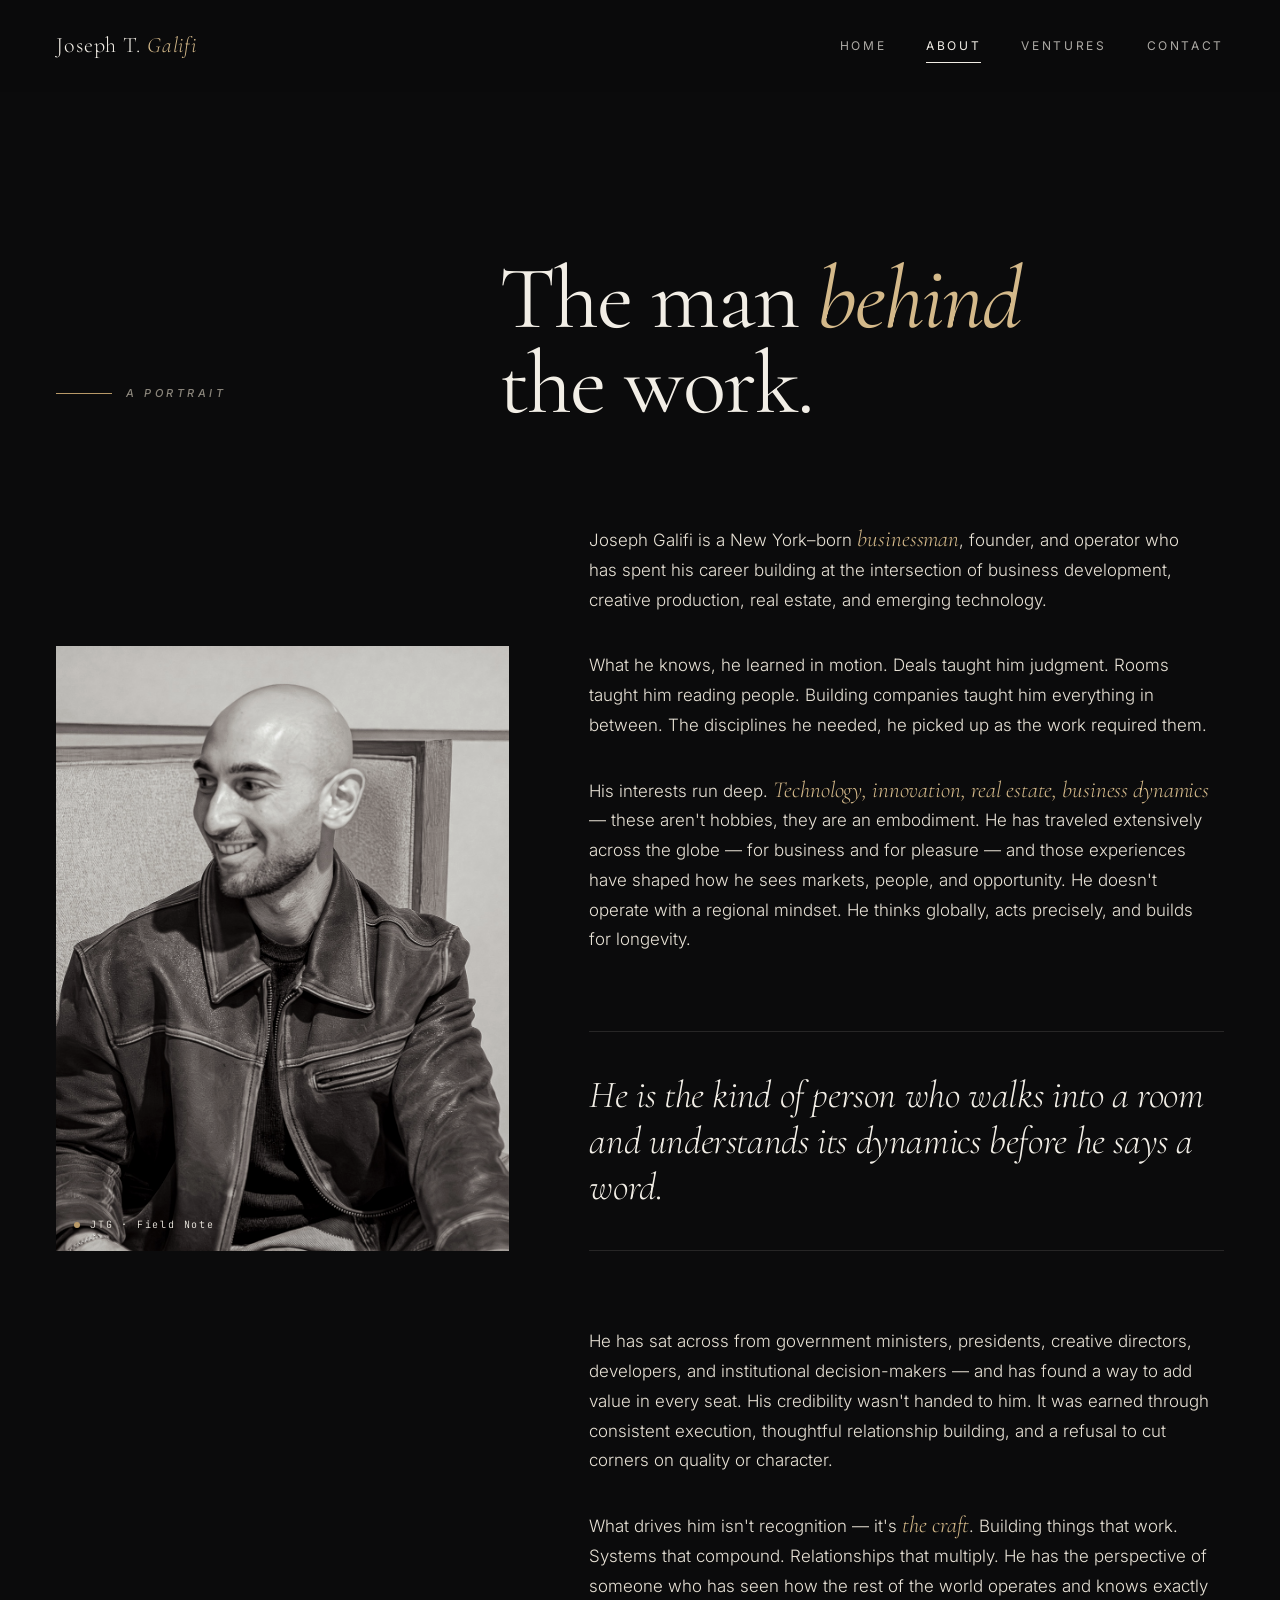
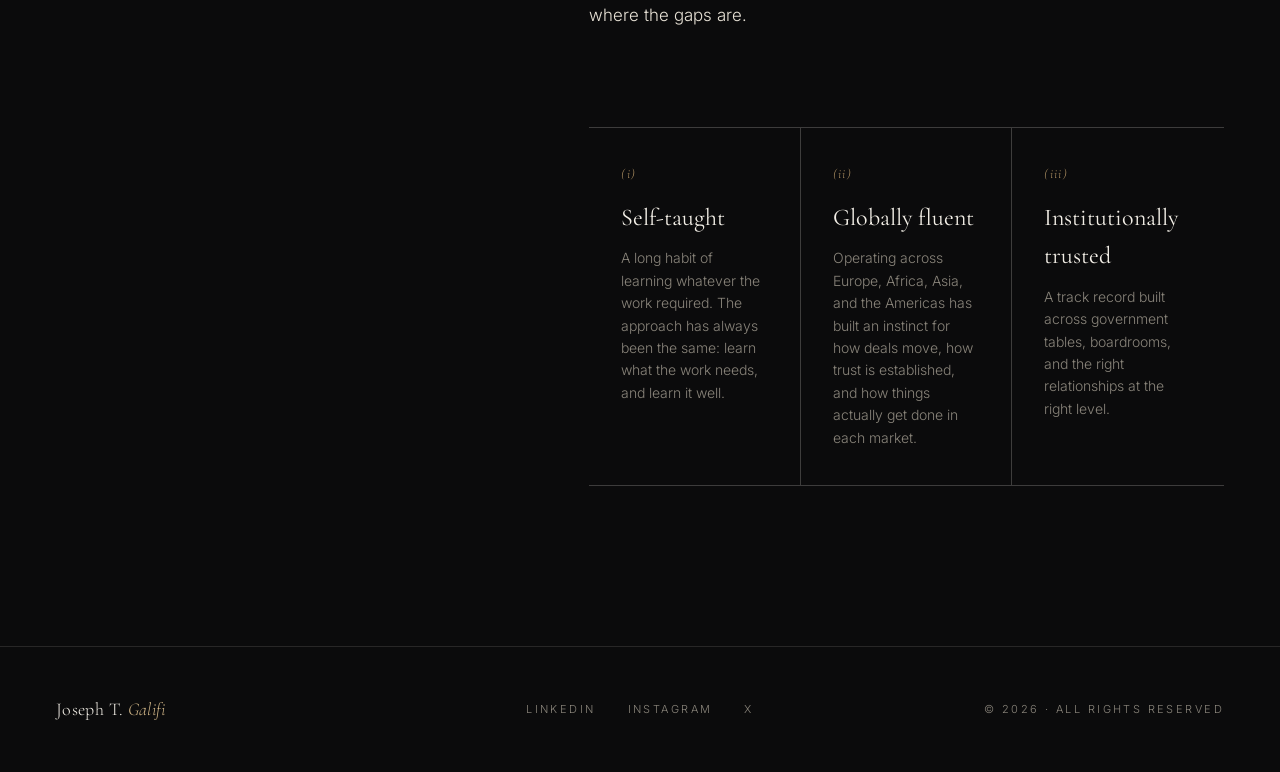
==== about.html @ 67e9b854 "Add files via upload" ====
<!DOCTYPE html>
<html lang="en">
<head>
  <meta charset="UTF-8">
  <meta name="viewport" content="width=device-width, initial-scale=1.0">
  <title>About — Joseph T. Galifi</title>
  <meta name="description" content="About Joseph T. Galifi — a New York-born businessman, founder, and operator who learned in motion across boardrooms in Europe, Africa, Asia, and the Americas.">

  <link rel="preconnect" href="https://fonts.googleapis.com">
  <link rel="preconnect" href="https://fonts.gstatic.com" crossorigin>
  <link href="https://fonts.googleapis.com/css2?family=Cormorant+Garamond:ital,wght@0,300;0,400;0,500;0,600;1,300;1,400;1,500&family=Inter:wght@200;300;400;500;600&family=JetBrains+Mono:wght@300;400&display=swap" rel="stylesheet">

  <link rel="stylesheet" href="styles.css?v=28">
</head>
<body>
  <nav class="nav">
    <a class="nav-mark" href="index.html">Joseph T. <span>Galifi</span></a>
    <div class="nav-links">
      <a href="index.html">Home</a>
      <a class="active" href="about.html">About</a>
      <a href="work.html">Ventures</a>
      <a href="contact.html">Contact</a>
    </div>
  </nav>

  <main class="page-wrap page-about">
    <section class="page" id="about" data-screen-label="02 About">
      <div class="section-head">
        <div class="reveal in">
          <div class="section-num">
            <span class="line"></span>
            <span class="eyebrow eyebrow-muted">A Portrait</span>
          </div>
        </div>
        <h2 class="section-title reveal reveal-slow in">
          The man <span class="italic">behind</span><br>the work.
        </h2>
      </div>

      <div class="about-body">
        <div class="about-photo">
          <div class="frame">
            <img src="assets/joseph-about.png" alt="Joseph T. Galifi" class="portrait-img">
            <div class="caption"><span class="dot"></span>JTG · Field Note</div>
          </div>
        </div>

        <div class="about-text">
          <p class="reveal in">
            Joseph Galifi is a New York–born <span class="accent">businessman</span>, founder, and operator who has spent his career building at the intersection of business development, creative production, real estate, and emerging technology.
          </p>

          <p class="reveal reveal-d1 in">
            What he knows, he learned in motion. Deals taught him judgment. Rooms taught him reading people. Building companies taught him everything in between. The disciplines he needed, he picked up as the work required them.
          </p>

          <p class="reveal reveal-d2 in">
            His interests run deep. <span class="accent">Technology, innovation, real estate, business dynamics</span> — these aren't hobbies, they are an embodiment. He has traveled extensively across the globe — for business and for pleasure — and those experiences have shaped how he sees markets, people, and opportunity. He doesn't operate with a regional mindset. He thinks globally, acts precisely, and builds for longevity.
          </p>

          <blockquote class="pull-quote pull-quote--bare reveal in">
            He is the kind of person who walks into a room and understands its dynamics before he says a word.
          </blockquote>

          <p class="reveal in">
            He has sat across from government ministers, presidents, creative directors, developers, and institutional decision-makers — and has found a way to add value in every seat. His credibility wasn't handed to him. It was earned through consistent execution, thoughtful relationship building, and a refusal to cut corners on quality or character.
          </p>

          <p class="reveal reveal-d1 in">
            What drives him isn't recognition — it's <span class="accent">the craft</span>. Building things that work. Systems that compound. Relationships that multiply. He has the perspective of someone who has seen how the rest of the world operates and knows exactly where the gaps are.
          </p>

          <div class="about-pillars reveal in">
            <div class="pillar">
              <div class="num">(i)</div>
              <h4>Self-taught</h4>
              <p>A long habit of learning whatever the work required. The approach has always been the same: learn what the work needs, and learn it well.</p>
            </div>
            <div class="pillar">
              <div class="num">(ii)</div>
              <h4>Globally fluent</h4>
              <p>Operating across Europe, Africa, Asia, and the Americas has built an instinct for how deals move, how trust is established, and how things actually get done in each market.</p>
            </div>
            <div class="pillar">
              <div class="num">(iii)</div>
              <h4>Institutionally trusted</h4>
              <p>A track record built across government tables, boardrooms, and the right relationships at the right level.</p>
            </div>
          </div>
        </div>
      </div>
    </section>
  </main>

  <footer class="footer">
    <a class="footer-mark" href="index.html">Joseph T. <span>Galifi</span></a>
    <div class="footer-social">
      <a href="#" aria-label="LinkedIn">LinkedIn</a>
      <a href="#" aria-label="Instagram">Instagram</a>
      <a href="#" aria-label="X">X</a>
    </div>
    <div class="footer-copyright">© 2026 · All Rights Reserved</div>
  </footer>

  <script src="app.js"></script>
</body>
</html>
---- styles.css ----
/* ===== RESET ===== */
*, *::before, *::after { box-sizing: border-box; margin: 0; padding: 0; }
html { scroll-behavior: smooth; }
body {
  background: #0B0B0C;
  color: #F2EEE6;
  font-family: 'Inter', -apple-system, BlinkMacSystemFont, sans-serif;
  font-weight: 300;
  -webkit-font-smoothing: antialiased;
  -moz-osx-font-smoothing: grayscale;
  text-rendering: optimizeLegibility;
  overflow-x: hidden;
  line-height: 1.6;
}
img { max-width: 100%; display: block; }
a { color: inherit; text-decoration: none; }
button { font-family: inherit; cursor: pointer; border: none; background: none; color: inherit; }

/* ===== TOKENS ===== */
:root {
  --ink: #0B0B0C;
  --ink-2: #131316;
  --ivory: #F2EEE6;
  --ivory-soft: #E8E2D6;
  --muted: #8A857B;
  --brass: #B89968;
  --brass-soft: #D4B98A;
  --midnight: #0E1A2B;
  --hairline: rgba(242, 238, 230, 0.12);
  --hairline-strong: rgba(242, 238, 230, 0.24);
  --serif: 'Cormorant Garamond', 'Cormorant', Georgia, serif;
  --sans: 'Inter', -apple-system, BlinkMacSystemFont, sans-serif;
  --mono: 'JetBrains Mono', ui-monospace, monospace;
  --ease: cubic-bezier(0.22, 1, 0.36, 1);
  --ease-2: cubic-bezier(0.65, 0, 0.35, 1);
}

/* ===== TYPE ===== */
.serif { font-family: var(--serif); font-weight: 400; letter-spacing: -0.01em; }
.eyebrow {
  font-family: var(--sans);
  font-size: 11px;
  letter-spacing: 0.32em;
  text-transform: uppercase;
  color: var(--brass);
  font-weight: 500;
}
.eyebrow-muted { color: var(--muted); }
.numeral {
  font-family: var(--serif);
  font-style: italic;
  color: var(--brass);
  font-size: 13px;
  letter-spacing: 0.1em;
}

/* ===== NAV ===== */
.nav {
  position: fixed; top: 0; left: 0; right: 0;
  z-index: 50;
  display: flex; align-items: center; justify-content: space-between;
  padding: 28px 56px;
  background: rgba(11, 11, 12, 0.7);
  backdrop-filter: blur(14px) saturate(1.2);
  -webkit-backdrop-filter: blur(14px) saturate(1.2);
  border-bottom: 1px solid transparent;
  transition: padding 0.5s var(--ease), background 0.5s var(--ease), border-color 0.5s var(--ease);
}
.nav.scrolled {
  padding: 18px 56px;
  background: rgba(11, 11, 12, 0.92);
  border-bottom-color: var(--hairline);
}
.nav-mark {
  font-family: var(--serif);
  font-size: 22px;
  letter-spacing: 0.04em;
  color: var(--ivory);
}
.nav-mark span { color: var(--brass-soft); font-style: italic; }
.nav-links {
  display: flex; gap: 40px;
  font-size: 12px;
  letter-spacing: 0.22em;
  text-transform: uppercase;
  color: var(--ivory);
}
.nav-links button, .nav-links a {
  position: relative; padding: 8px 0;
  font-weight: 400;
  transition: opacity 0.3s var(--ease);
  opacity: 0.7;
}
.nav-links button:hover, .nav-links button.active, .nav-links a:hover, .nav-links a.active { opacity: 1; }
.nav-links button.active::after, .nav-links a.active::after {
  content: '';
  position: absolute; left: 0; bottom: 0;
  width: 100%; height: 1px;
  background: currentColor;
}

/* ===== HERO ===== */
.hero {
  position: relative;
  min-height: 100vh;
  display: grid;
  grid-template-columns: 1.1fr 1fr;
  align-items: center;
  padding: 0 56px;
  overflow: hidden;
}
.hero-grain {
  position: absolute; inset: 0;
  pointer-events: none;
  opacity: 0.5;
  background-image: url("data:image/svg+xml,%3Csvg viewBox='0 0 400 400' xmlns='http://www.w3.org/2000/svg'%3E%3Cfilter id='n'%3E%3CfeTurbulence type='fractalNoise' baseFrequency='0.9' numOctaves='2' stitchTiles='stitch'/%3E%3CfeColorMatrix values='0 0 0 0 1 0 0 0 0 1 0 0 0 0 1 0 0 0 0.08 0'/%3E%3C/filter%3E%3Crect width='400' height='400' filter='url(%23n)'/%3E%3C/svg%3E");
  mix-blend-mode: overlay;
}
.hero-gradient {
  position: absolute; inset: 0;
  background:
    radial-gradient(80% 60% at 80% 30%, rgba(184, 153, 104, 0.08), transparent 60%),
    radial-gradient(60% 50% at 10% 80%, rgba(14, 26, 43, 0.4), transparent 60%);
  pointer-events: none;
}
.hero-meta {
  position: absolute; left: 56px; bottom: 40px;
  display: flex; gap: 32px; align-items: center;
  font-size: 11px;
  letter-spacing: 0.2em;
  text-transform: uppercase;
  color: var(--muted);
}
.hero-meta span { display: inline-flex; align-items: center; gap: 10px; }
.hero-meta .dot { width: 4px; height: 4px; border-radius: 50%; background: var(--brass); }
.hero-scroll {
  position: absolute; right: 56px; bottom: 40px;
  display: flex; flex-direction: column; align-items: center; gap: 14px;
  font-size: 10px; letter-spacing: 0.3em; color: var(--muted);
  text-transform: uppercase;
}
.hero-scroll-line {
  width: 1px; height: 48px;
  background: linear-gradient(to bottom, var(--brass), transparent);
  position: relative; overflow: hidden;
}
.hero-scroll-line::after {
  content: '';
  position: absolute; left: 0; top: 0;
  width: 100%; height: 50%;
  background: var(--ivory);
  animation: scrollPulse 2.4s var(--ease) infinite;
}
@keyframes scrollPulse {
  0% { transform: translateY(-100%); }
  100% { transform: translateY(200%); }
}

.hero-left {
  position: relative;
  z-index: 2;
  padding: 140px 0 120px;
}
.hero-eyebrow {
  display: flex; align-items: center; gap: 14px;
  margin-bottom: 36px;
}
.hero-eyebrow .line { width: 40px; height: 1px; background: var(--brass); }
.hero-name {
  font-family: var(--serif);
  font-weight: 400;
  font-size: clamp(56px, 8.5vw, 132px);
  line-height: 1.0;
  letter-spacing: -0.02em;
  color: var(--ivory);
  animation: pageIn 1.1s var(--ease) both;
}
.hero-name .stack { display: block; }
.hero-name .italic { font-style: italic; color: var(--brass-soft); }
.hero-rule {
  width: 80px; height: 1px;
  background: var(--brass);
  margin: 48px 0 32px;
}
.hero-tagline {
  font-family: var(--serif);
  font-size: clamp(20px, 1.8vw, 26px);
  font-style: italic;
  color: var(--ivory-soft);
  letter-spacing: 0.02em;
  max-width: 540px;
}
.hero-tagline .sep { color: var(--brass); margin: 0 14px; font-style: normal; }
.hero-roles {
  margin-top: 28px;
  display: flex; flex-wrap: wrap; gap: 8px 28px;
  font-size: 11px;
  letter-spacing: 0.28em;
  text-transform: uppercase;
  color: var(--muted);
}
.hero-roles span { position: relative; }
.hero-roles span + span::before {
  content: '·';
  position: absolute; left: -16px;
  color: var(--brass);
}

.hero-right {
  position: relative;
  z-index: 2;
  height: 100vh;
  display: flex; align-items: center; justify-content: center;
  padding: 80px 0;
}
.portrait-frame {
  position: relative;
  width: 100%; max-width: 480px;
  aspect-ratio: 3 / 4;
  background: linear-gradient(135deg, #1a1a1f, #0d0d10);
  border: 1px solid var(--hairline);
  overflow: hidden;
}
.portrait-image {
  position: absolute; inset: 0;
  width: 100%; height: 100%;
  object-fit: cover;
  object-position: center 38%;
  image-rendering: auto;
  image-rendering: high-quality;
  -webkit-backface-visibility: hidden;
  backface-visibility: hidden;
  z-index: 1;
}
  aspect-ratio: 3 / 4;
  overflow: hidden;
}
.portrait-frame::before {
  content: '';
  position: absolute; inset: 0;
  border: 1px solid var(--hairline-strong);
  z-index: 3;
  pointer-events: none;
}
.portrait-img {
  position: absolute; inset: 0;
  width: 100%; height: 100%;
  object-fit: cover;
  filter: grayscale(0.2) contrast(1.05);
}
.portrait-placeholder {
  position: absolute; inset: 0;
  background:
    linear-gradient(135deg, rgba(184, 153, 104, 0.05) 0%, transparent 40%, rgba(14, 26, 43, 0.4) 100%),
    repeating-linear-gradient(45deg, #1a1a1d 0 2px, #131316 2px 14px);
  display: flex; flex-direction: column; align-items: center; justify-content: center;
  gap: 16px;
  color: var(--muted);
  font-family: var(--mono);
  font-size: 10px;
  letter-spacing: 0.24em;
  text-transform: uppercase;
}
.portrait-placeholder svg { opacity: 0.4; }
.portrait-tag {
  position: absolute;
  top: 24px; left: 24px;
  z-index: 3;
  font-family: var(--mono);
  font-size: 10px;
  letter-spacing: 0.24em;
  color: var(--ivory);
  z-index: 4;
  display: flex; align-items: center; gap: 8px;
}
.portrait-tag .dot { width: 6px; height: 6px; border-radius: 50%; background: var(--brass); }
.portrait-coords {
  position: absolute;
  bottom: 24px; right: 24px;
  z-index: 3;
  font-family: var(--mono);
  font-size: 10px;
  letter-spacing: 0.18em;
  color: var(--ivory);
  z-index: 4;
  text-align: right;
  line-height: 1.6;
}
.portrait-coords .small { color: #000; font-size: 11px; font-weight: 600; letter-spacing: 0.12em; }

/* ===== INTRO STRIP ===== */
.intro-strip {
  border-top: 1px solid var(--hairline);
  border-bottom: 1px solid var(--hairline);
  padding: 60px 56px;
  display: grid;
  grid-template-columns: 1fr 1fr 1fr 1fr;
  gap: 48px;
  background: var(--ink-2);
}
.intro-stat .num {
  font-family: var(--serif);
  font-size: 56px;
  line-height: 1;
  color: var(--ivory);
  font-weight: 400;
  letter-spacing: -0.02em;
}
.intro-stat .num .plus { color: var(--brass); font-style: italic; }
.intro-stat .num .suffix {
  font-family: var(--serif);
  font-style: italic;
  font-size: 18px;
  color: var(--brass-soft);
  letter-spacing: 0;
  margin-left: 10px;
  vertical-align: middle;
}
.intro-stat .label {
  margin-top: 14px;
  font-size: 11px;
  letter-spacing: 0.24em;
  text-transform: uppercase;
  color: var(--muted);
  max-width: 200px;
}

/* ===== SECTION SHELL ===== */
section.page {
  position: relative;
  padding: 160px 56px;
}
.section-head {
  display: grid;
  grid-template-columns: 1fr 2fr;
  gap: 80px;
  margin-bottom: 100px;
  align-items: end;
}
.section-num {
  font-family: var(--serif);
  font-style: italic;
  color: var(--brass);
  font-size: 14px;
  letter-spacing: 0.18em;
  margin-bottom: 24px;
  display: flex; align-items: center; gap: 14px;
}
.section-num .line { width: 56px; height: 1px; background: var(--brass); }
.section-title {
  font-family: var(--serif);
  font-size: clamp(56px, 7vw, 120px);
  line-height: 0.95;
  letter-spacing: -0.02em;
  color: var(--ivory);
  font-weight: 400;
}
.section-title .italic { font-style: italic; color: var(--brass-soft); }

/* ===== ABOUT ===== */
.about-body {
  display: grid;
  grid-template-columns: 1fr 1.4fr;
  gap: 80px;
  align-items: start;
}
.about-photo {
  position: sticky; top: 120px;
  aspect-ratio: 3 / 4;
  position: relative;
  overflow: hidden;
}
.about-photo .frame {
  position: relative;
  width: 100%; height: 100%;
}
.about-photo .placeholder {
  position: absolute; inset: 0;
  background:
    linear-gradient(160deg, rgba(184, 153, 104, 0.06), transparent 50%),
    repeating-linear-gradient(45deg, #1a1a1d 0 2px, #131316 2px 14px);
  border: 1px solid var(--hairline);
  display: flex; align-items: center; justify-content: center;
  font-family: var(--mono);
  font-size: 10px;
  letter-spacing: 0.24em;
  color: var(--muted);
}
.about-photo .caption {
  position: absolute;
  bottom: 18px; left: 18px;
  font-family: var(--mono);
  font-size: 10px;
  letter-spacing: 0.18em;
  color: var(--ivory);
  z-index: 2;
  display: flex; gap: 10px; align-items: center;
}
.about-photo .caption .dot {
  width: 6px; height: 6px; border-radius: 50%; background: var(--brass);
}
.about-photo .portrait-img {
  position: absolute; inset: 0;
  width: 100%; height: 100%;
  object-fit: cover;
  object-position: 54% 18%;
  display: block;
}

.about-text {
  display: flex; flex-direction: column; gap: 36px;
}
.about-lede {
  font-family: var(--serif);
  font-size: clamp(28px, 2.5vw, 38px);
  line-height: 1.25;
  color: var(--ivory);
  letter-spacing: -0.01em;
  font-weight: 400;
}
.about-lede .italic { font-style: italic; color: var(--brass-soft); }
.about-text p {
  font-size: 17px;
  line-height: 1.75;
  color: var(--ivory-soft);
  font-weight: 300;
  max-width: 620px;
}
.about-text p .accent {
  color: var(--brass-soft);
  font-style: italic;
  font-family: var(--serif);
  font-size: 1.35em;
  letter-spacing: -0.005em;
  line-height: 1;
}

.pull-quote {
  margin: 40px 0;
  padding: 40px 0;
  border-top: 1px solid var(--hairline);
  border-bottom: 1px solid var(--hairline);
  font-family: var(--serif);
  font-style: italic;
  font-size: clamp(28px, 3vw, 44px);
  line-height: 1.2;
  color: var(--ivory);
  letter-spacing: -0.01em;
  max-width: 700px;
}
.pull-quote::before {
  content: '"';
  display: block;
  font-size: 80px;
  line-height: 0.4;
  color: var(--brass);
  margin-bottom: 32px;
}
.pull-quote .attr {
  display: block;
  margin-top: 28px;
  font-family: var(--sans);
  font-style: normal;
  font-size: 11px;
  letter-spacing: 0.24em;
  text-transform: uppercase;
  color: var(--muted);
}

.pull-quote--bare::before { display: none; }

.pull-statement {
  margin: 48px 0;
  padding: 44px 0;
  border-top: 1px solid var(--hairline);
  border-bottom: 1px solid var(--hairline);
  font-family: var(--serif);
  font-style: italic;
  font-weight: 300;
  font-size: clamp(28px, 3vw, 44px);
  line-height: 1.2;
  color: var(--ivory);
  letter-spacing: -0.01em;
  max-width: 760px;
  text-wrap: pretty;
}

.about-pillars {
  margin-top: 60px;
  display: grid;
  grid-template-columns: repeat(3, 1fr);
  gap: 0;
  border-top: 1px solid rgba(242, 238, 230, 0.22);
  border-bottom: 1px solid rgba(242, 238, 230, 0.22);
}
.pillar {
  background: var(--ink);
  padding: 36px 32px;
  border-right: 1px solid rgba(242, 238, 230, 0.22);
}
.pillar:last-child {
  border-right: none;
}
.pillar .num {
  font-family: var(--serif);
  font-style: italic;
  color: var(--brass);
  font-size: 13px;
  letter-spacing: 0.1em;
}
.pillar h4 {
  font-family: var(--serif);
  font-weight: 400;
  font-size: 24px;
  margin: 14px 0 10px;
  color: var(--ivory);
}
.pillar p {
  font-size: 14px;
  color: var(--muted);
  line-height: 1.6;
}

/* ===== VENTURES — INTRO (section 1) ===== */
.vintro {
  margin: 72px 0 0;
  padding-bottom: 96px;
  border-bottom: 1px solid var(--hairline);
}
.vintro-top {
  display: flex;
  align-items: center;
  justify-content: space-between;
  padding-bottom: 40px;
  margin-bottom: 56px;
  border-bottom: 1px solid var(--hairline);
}
.vintro-eyebrow {
  font-family: var(--mono);
  font-size: 11px;
  letter-spacing: 0.36em;
  text-transform: uppercase;
  color: var(--brass);
}
.vintro-count {
  font-family: var(--mono);
  font-size: 11px;
  letter-spacing: 0.24em;
  text-transform: uppercase;
  color: var(--muted);
}
.vintro-title {
  font-family: var(--serif);
  font-weight: 400;
  font-size: clamp(52px, 8vw, 120px);
  line-height: 0.98;
  letter-spacing: -0.03em;
  color: var(--ivory);
  margin-bottom: 64px;
}
.vintro-title .italic {
  font-style: italic;
  color: var(--brass-soft);
}
.vintro-lead {
  display: grid;
  grid-template-columns: 1fr 1fr;
  gap: 48px;
  max-width: 1080px;
  margin-left: auto;
}
.vintro-lead p {
  font-family: var(--serif);
  font-weight: 300;
  font-size: clamp(19px, 1.5vw, 23px);
  line-height: 1.55;
  color: var(--ivory-soft);
  letter-spacing: -0.005em;
  text-wrap: pretty;
}
.vintro-lead .accent {
  color: var(--brass-soft);
  font-style: italic;
}

/* ===== VENTURES — INDEX (section 2) ===== */
/* ===== VENTURES — THE COMPANIES (3D card table) ===== */
.vtable {
  margin: 72px 0 56px;
  perspective: 2200px;
  perspective-origin: 50% 22%;
}
.vtable-head {
  display: flex;
  align-items: center;
  gap: 24px;
  margin-bottom: 64px;
}
.vtable-label {
  font-family: var(--mono);
  font-size: 11px;
  letter-spacing: 0.36em;
  text-transform: uppercase;
  color: var(--brass);
  white-space: nowrap;
}
.vtable-rule {
  flex: 1;
  height: 1px;
  background: var(--hairline);
}
.vtable-hint {
  font-family: var(--mono);
  font-size: 10px;
  letter-spacing: 0.24em;
  text-transform: uppercase;
  color: var(--muted);
  white-space: nowrap;
}
.vtable-grid {
  display: grid;
  grid-template-columns: repeat(4, 1fr);
  gap: 22px;
  transform-style: preserve-3d;
}
.vtable-card {
  display: flex;
  flex-direction: column;
  min-height: 0;
  padding: 22px 20px 20px;
  border: 1px solid rgba(242, 238, 230, 0.14);
  border-radius: 4px;
  position: relative;
  overflow: hidden;
  transform: rotateX(14deg) translateZ(0);
  transform-origin: center 90%;
  transform-style: preserve-3d;
  box-shadow:
    0 50px 70px -30px rgba(0, 0, 0, 0.85),
    0 18px 30px -18px rgba(0, 0, 0, 0.7),
    inset 0 1px 0 rgba(242, 238, 230, 0.06);
  transition: transform 0.7s var(--ease), box-shadow 0.7s var(--ease), border-color 0.7s var(--ease);
  cursor: pointer;
}
.vtable-card::after {
  /* table sheen */
  content: '';
  position: absolute;
  inset: 0;
  background: linear-gradient(160deg, rgba(242, 238, 230, 0.08), transparent 40%);
  pointer-events: none;
}
.vtable-card:hover {
  transform: rotateX(2deg) translateY(-14px) translateZ(40px);
  border-color: rgba(184, 153, 104, 0.5);
  box-shadow:
    0 80px 110px -36px rgba(0, 0, 0, 0.9),
    0 30px 50px -20px rgba(0, 0, 0, 0.75),
    inset 0 1px 0 rgba(242, 238, 230, 0.1);
}

.vtc-top {
  display: flex;
  align-items: center;
  justify-content: space-between;
  position: relative;
  z-index: 2;
}
.vtc-num {
  font-family: var(--mono);
  font-size: 12px;
  letter-spacing: 0.14em;
  color: var(--brass-soft);
}
.vtc-role {
  font-family: var(--mono);
  font-size: 9px;
  letter-spacing: 0.26em;
  text-transform: uppercase;
  color: rgba(242, 238, 230, 0.6);
}
.vtc-logo {
  display: flex;
  align-items: center;
  justify-content: center;
  height: 84px;
  margin: 14px 0 16px;
  position: relative;
  z-index: 2;
}
.vtc-logo img {
  display: block;
}
.vtc-meta {
  position: relative;
  z-index: 2;
  margin-bottom: 24px;
  margin-top: auto;
}
.vtc-name {
  font-family: var(--serif);
  font-weight: 400;
  font-size: 22px;
  line-height: 1.05;
  letter-spacing: -0.015em;
  color: var(--ivory);
  margin-bottom: 7px;
}
.vtc-name .italic {
  font-style: italic;
  color: var(--brass-soft);
}
.vtc-tagline {
  font-family: var(--serif);
  font-style: italic;
  font-weight: 300;
  font-size: 13px;
  line-height: 1.35;
  color: rgba(242, 238, 230, 0.7);
  letter-spacing: -0.005em;
  text-wrap: pretty;
}
.vtc-stats {
  display: flex;
  flex-direction: column;
  gap: 11px;
  padding-top: 16px;
  border-top: 1px solid rgba(242, 238, 230, 0.16);
  position: relative;
  z-index: 2;
}
.vtc-stat {
  display: flex;
  align-items: baseline;
  justify-content: space-between;
  gap: 12px;
}
.vtc-stat-label {
  font-family: var(--mono);
  font-size: 8px;
  letter-spacing: 0.16em;
  text-transform: uppercase;
  color: rgba(242, 238, 230, 0.5);
  white-space: nowrap;
}
.vtc-stat-val {
  font-family: var(--serif);
  font-size: 13px;
  line-height: 1.15;
  color: var(--ivory);
  letter-spacing: -0.005em;
  text-align: right;
}
.vtc-stat-val .accent { color: var(--brass-soft); font-style: italic; }
.vtc-cta {
  display: flex;
  align-items: center;
  gap: 9px;
  margin-top: 16px;
  font-family: var(--mono);
  font-size: 9px;
  letter-spacing: 0.24em;
  text-transform: uppercase;
  color: var(--brass-soft);
  position: relative;
  z-index: 2;
  opacity: 0.7;
  transition: opacity 0.5s var(--ease), gap 0.5s var(--ease);
}
.vtable-card:hover .vtc-cta { opacity: 1; gap: 16px; }
.vtc-arrow { font-size: 14px; }

/* per-brand card surfaces (override the venture-visual gradients for cards) */
.vtable-card.visual-jtg {
  background: linear-gradient(150deg, #1a1612 0%, #0d0c0b 60%), radial-gradient(60% 50% at 50% 38%, rgba(184, 153, 104, 0.16), transparent 70%);
}
.vtable-card.visual-genosis {
  background: linear-gradient(150deg, #0a1024 0%, #04060e 60%), radial-gradient(60% 50% at 50% 38%, rgba(56, 130, 255, 0.22), transparent 70%);
}
.vtable-card.visual-genosis .vtc-num,
.vtable-card.visual-genosis .vtc-cta { color: #8fc4ff; }
.vtable-card.visual-genosis:hover { border-color: rgba(111, 182, 255, 0.5); }
.vtable-card.visual-galifi {
  background: linear-gradient(150deg, #0e1c30 0%, #0a1320 60%), radial-gradient(60% 50% at 50% 38%, rgba(184, 153, 104, 0.14), transparent 70%);
}
.vtable-card.visual-avanti {
  background: linear-gradient(150deg, #1d1b16 0%, #0e0d0b 60%), radial-gradient(60% 50% at 50% 38%, rgba(212, 185, 138, 0.2), transparent 70%);
}

@media (max-width: 980px) {
  .vintro { padding-bottom: 56px; margin-top: 32px; }
  .vintro-top { flex-direction: column; align-items: flex-start; gap: 8px; }
  .vintro-title { font-size: 48px; margin-bottom: 40px; }
  .vintro-lead { grid-template-columns: 1fr; gap: 24px; }
  .vtable {
    perspective: none;
    margin-top: 40px;
  }
  .vtable-head { margin-bottom: 40px; flex-wrap: wrap; }
  .vtable-grid { grid-template-columns: 1fr 1fr; gap: 18px; }
  .vtable-card {
    transform: none;
  }
  .vtable-card:hover { transform: translateY(-6px); }
  .vtc-name { font-size: 22px; }
}
@media (max-width: 620px) {
  .vtable-grid { grid-template-columns: 1fr; }
}

/* ===== VENTURES ===== */
.ventures-intro {
  display: grid;
  grid-template-columns: 1fr 1fr;
  gap: 80px;
  margin-bottom: 100px;
  align-items: end;
}
.ventures-intro p {
  font-family: var(--serif);
  font-size: 22px;
  line-height: 1.5;
  font-style: italic;
  color: var(--ivory-soft);
  max-width: 560px;
}

.venture {
  display: grid;
  grid-template-columns: 1fr 1.2fr;
  gap: 80px;
  align-items: center;
  padding: 100px 0;
  border-top: 1px solid var(--hairline);
  position: relative;
}
.venture:last-child { border-bottom: 1px solid var(--hairline); }
.venture.reverse { grid-template-columns: 1.2fr 1fr; }
.venture.reverse .venture-visual { order: 2; }
.venture.reverse .venture-content { order: 1; }

.venture-visual {
  position: relative;
  aspect-ratio: 4 / 5;
  overflow: hidden;
  border: 1px solid var(--hairline);
}
.venture-visual .bg {
  position: absolute; inset: 0;
  display: flex; align-items: center; justify-content: center;
  transition: transform 1.4s var(--ease);
}
.venture:hover .venture-visual .bg { transform: scale(1.04); }
.venture-visual img {
  max-width: 70%; max-height: 50%;
  object-fit: contain;
}
.venture-visual .index {
  position: absolute;
  top: 20px; left: 20px;
  font-family: var(--mono);
  font-size: 10px;
  letter-spacing: 0.24em;
  color: var(--ivory);
  z-index: 2;
  display: flex; gap: 10px; align-items: center;
}
.venture-visual .index .dot {
  width: 6px; height: 6px; border-radius: 50%; background: var(--brass);
}
.venture-visual .meta {
  position: absolute;
  bottom: 20px; right: 20px;
  font-family: var(--mono);
  font-size: 9px;
  letter-spacing: 0.2em;
  color: var(--ivory);
  text-align: right;
  z-index: 2;
}

/* visuals: themed backgrounds for each venture */
.visual-jtg {
  background:
    radial-gradient(60% 50% at 50% 50%, rgba(184, 153, 104, 0.12), transparent 70%),
    linear-gradient(135deg, #0E0E10, #1a1612);
}
.visual-genosis {
  background:
    radial-gradient(70% 60% at 50% 50%, rgba(56, 130, 255, 0.18), transparent 70%),
    linear-gradient(135deg, #04060e, #0a0f22);
}
.visual-galifi {
  background:
    radial-gradient(60% 50% at 50% 50%, rgba(184, 153, 104, 0.10), transparent 70%),
    linear-gradient(135deg, #0a1424, #0E1A2B);
}
.visual-avanti {
  background:
    radial-gradient(60% 50% at 50% 50%, rgba(232, 226, 214, 0.6), transparent 70%),
    linear-gradient(135deg, #d6cdb9, #b8a583);
}

.venture-content { padding: 20px 0; }
.venture-eyebrow {
  display: flex; align-items: center; gap: 14px;
  margin-bottom: 24px;
}
.venture-eyebrow .num {
  font-family: var(--serif);
  font-style: italic;
  color: var(--brass);
  font-size: 14px;
}
.venture-eyebrow .role {
  font-size: 11px;
  letter-spacing: 0.24em;
  text-transform: uppercase;
  color: var(--muted);
}
.venture-name {
  font-family: var(--serif);
  font-size: clamp(40px, 5vw, 72px);
  line-height: 1;
  letter-spacing: -0.02em;
  color: var(--ivory);
  font-weight: 400;
  margin-bottom: 28px;
}
.venture-name .italic { font-style: italic; color: var(--brass-soft); }
.venture-tagline {
  font-family: var(--serif);
  font-style: italic;
  font-size: 22px;
  color: var(--brass-soft);
  margin-bottom: 24px;
}
.venture-body {
  font-size: 16px;
  line-height: 1.75;
  color: var(--ivory-soft);
  font-weight: 300;
  max-width: 580px;
  margin-bottom: 32px;
}
.venture-tags {
  display: flex; flex-wrap: wrap; gap: 8px 12px;
  margin-bottom: 32px;
}
.venture-tags .tag {
  font-size: 11px;
  letter-spacing: 0.18em;
  text-transform: uppercase;
  color: var(--ivory-soft);
  padding: 8px 14px;
  border: 1px solid var(--hairline-strong);
  border-radius: 999px;
}
.venture-stats {
  display: grid; grid-template-columns: repeat(3, 1fr);
  gap: 32px;
  padding-top: 24px;
  border-top: 1px solid var(--hairline);
}
.venture-stats .item .label {
  font-size: 10px;
  letter-spacing: 0.24em;
  text-transform: uppercase;
  color: var(--muted);
  margin-bottom: 8px;
}
.venture-stats .item .val {
  font-family: var(--serif);
  font-size: 22px;
  color: var(--ivory);
  letter-spacing: -0.01em;
}
.venture-stats .item .val .accent { color: var(--brass); font-style: italic; }

/* ===== CONTACT ===== */
.contact-section {
  background: var(--ink);
  border-top: 1px solid var(--hairline);
}
.contact-grid {
  display: grid;
  grid-template-columns: 1fr 1fr;
  gap: 80px;
  align-items: start;
}
.contact-form {
  display: flex; flex-direction: column; gap: 28px;
}
.contact-field { position: relative; }
.contact-field label {
  display: block;
  font-size: 10px;
  letter-spacing: 0.28em;
  text-transform: uppercase;
  color: var(--muted);
  margin-bottom: 12px;
  display: flex; align-items: center; gap: 12px;
}
.contact-field label .num {
  font-family: var(--serif); font-style: italic; color: var(--brass); font-size: 13px;
  letter-spacing: 0.05em;
}
.contact-field input,
.contact-field textarea {
  width: 100%;
  background: transparent;
  border: none;
  border-bottom: 1px solid var(--hairline-strong);
  padding: 14px 0;
  font-family: var(--serif);
  font-size: 22px;
  color: var(--ivory);
  outline: none;
  transition: border-color 0.3s var(--ease);
  resize: none;
}
.contact-field input::placeholder,
.contact-field textarea::placeholder { color: var(--muted); font-style: italic; opacity: 0.6; }
.contact-field input:focus,
.contact-field textarea:focus { border-bottom-color: var(--brass); }
.contact-submit {
  align-self: flex-start;
  margin-top: 20px;
  padding: 18px 36px;
  font-size: 11px;
  letter-spacing: 0.32em;
  text-transform: uppercase;
  color: var(--ivory);
  border: 1px solid var(--ivory);
  background: transparent;
  transition: all 0.4s var(--ease);
  position: relative; overflow: hidden;
}
.contact-submit::before {
  content: '';
  position: absolute; inset: 0;
  background: var(--ivory);
  transform: translateY(101%);
  transition: transform 0.4s var(--ease);
  z-index: 0;
}
.contact-submit span { position: relative; z-index: 1; transition: color 0.4s var(--ease); }
.contact-submit:hover::before { transform: translateY(0); }
.contact-submit:hover span { color: var(--ink); }
.contact-submit.sent { border-color: var(--brass); color: var(--brass); }
.contact-submit.sent::before { background: transparent; }

.contact-side {
  display: flex; flex-direction: column; gap: 48px;
  padding-top: 8px;
}
.contact-card .label {
  font-size: 10px;
  letter-spacing: 0.28em;
  text-transform: uppercase;
  color: var(--muted);
  margin-bottom: 14px;
}
.contact-card .value {
  font-family: var(--serif);
  font-size: 24px;
  color: var(--ivory);
  letter-spacing: -0.005em;
}
.contact-card .value.italic { font-style: italic; color: var(--brass-soft); }
.contact-card .value a {
  position: relative;
  background: linear-gradient(currentColor, currentColor) bottom left / 0 1px no-repeat;
  transition: background-size 0.4s var(--ease);
}
.contact-card .value a:hover { background-size: 100% 1px; }

/* ===== FOOTER ===== */
.footer {
  border-top: 1px solid var(--hairline);
  padding: 48px 56px;
  display: grid;
  grid-template-columns: 1fr 1fr 1fr;
  align-items: center;
  font-size: 11px;
  letter-spacing: 0.22em;
  text-transform: uppercase;
  color: var(--muted);
  gap: 24px;
}
.footer-mark {
  font-family: var(--serif);
  font-size: 18px;
  letter-spacing: 0.04em;
  color: var(--ivory);
  text-transform: none;
  letter-spacing: 0.02em;
}
.footer-mark span { color: var(--brass-soft); font-style: italic; }
.footer-social {
  display: flex; gap: 32px; justify-content: center;
}
.footer-social a {
  position: relative;
  transition: color 0.3s var(--ease);
}
.footer-social a:hover { color: var(--brass-soft); }
.footer-copyright { text-align: right; }

/* ===== REVEAL ANIMS ===== */
.reveal {
  opacity: 0;
  transform: translateY(28px);
  transition: opacity 1.1s var(--ease), transform 1.1s var(--ease);
}
.reveal.in { opacity: 1; transform: translateY(0); }
.reveal-fast { transition-duration: 0.7s; }
.reveal-slow { transition-duration: 1.4s; }
.reveal-d1 { transition-delay: 0.08s; }
.reveal-d2 { transition-delay: 0.16s; }
.reveal-d3 { transition-delay: 0.24s; }
.reveal-d4 { transition-delay: 0.32s; }

/* word-reveal headlines */
.word-reveal { display: inline-block; overflow: hidden; vertical-align: bottom; padding-bottom: 0.12em; line-height: 1.05; }
.word-reveal .inner {
  display: inline-block;
  transform: translateY(110%);
  transition: transform 1.2s var(--ease);
}
.in .word-reveal .inner { transform: translateY(0); }
.word-reveal.d1 .inner { transition-delay: 0.06s; }
.word-reveal.d2 .inner { transition-delay: 0.14s; }
.word-reveal.d3 .inner { transition-delay: 0.22s; }
.word-reveal.d4 .inner { transition-delay: 0.30s; }
.word-reveal.d5 .inner { transition-delay: 0.38s; }

/* ===== PRELOADER ===== */
.preloader {
  position: fixed; inset: 0;
  background: var(--ink);
  z-index: 100;
  display: flex; align-items: center; justify-content: center;
  flex-direction: column;
  gap: 32px;
  transition: opacity 0.8s var(--ease), visibility 0.8s var(--ease);
}
.preloader.gone { opacity: 0; visibility: hidden; pointer-events: none; }
.preloader.gone .preloader-bar,
.preloader.gone .preloader-mark { display: none; }
.preloader-mark {
  font-family: var(--serif);
  font-size: 48px;
  color: var(--ivory);
  letter-spacing: -0.01em;
  display: flex; gap: 12px;
}
.preloader-mark span { display: inline-block; opacity: 0; transform: translateY(20px); animation: pre-up 0.8s var(--ease) forwards; }
.preloader-mark span:nth-child(1) { animation-delay: 0.1s; }
.preloader-mark span:nth-child(2) { animation-delay: 0.18s; color: var(--brass-soft); font-style: italic; }
@keyframes pre-up { to { opacity: 1; transform: translateY(0); } }
.preloader-bar {
  width: 220px; height: 1px;
  background: var(--hairline-strong);
  position: relative; overflow: hidden;
}
.preloader-bar::after {
  content: '';
  position: absolute; left: 0; top: 0; bottom: 0;
  width: 0%;
  background: var(--brass);
  animation: pre-fill 1.6s var(--ease) 0.2s forwards;
}
@keyframes pre-fill { to { width: 100%; } }

/* ===== PAGE TRANSITION ===== */
.page-transition {
  position: fixed; inset: 0;
  z-index: 90;
  pointer-events: none;
  background: var(--ink);
  transform: translateY(100%);
  transition: transform 0.55s var(--ease-2);
}
.page-transition.covering {
  transform: translateY(0);
  transition: transform 0.55s var(--ease-2);
}
.page-wrap {
  opacity: 1;
  transition: opacity 0.5s var(--ease);
}
.page-wrap.fading { opacity: 0; }

/* spacer above non-home pages so content sits below fixed nav */
.page-wrap.page-about,
.page-wrap.page-ventures,
.page-wrap.page-contact {
  padding-top: 96px;
}

/* page-enter animation — softens the arrival */
.page-wrap > section.page,
.page-wrap > section.hero {
  animation: pageIn 0.9s var(--ease) both;
}
@keyframes pageIn {
  from { opacity: 0; transform: translateY(16px); }
  to { opacity: 1; transform: translateY(0); }
}

/* ===== HOME PREVIEW SECTIONS ===== */
.home-preview {
  padding: 140px 56px 80px;
  border-top: 1px solid var(--hairline);
}
.home-preview + .home-preview { padding-top: 60px; border-top: none; }
.home-preview-row {
  display: grid;
  grid-template-columns: 1fr 1.3fr;
  gap: 80px;
  align-items: center;
}
.home-preview-row.reverse { grid-template-columns: 1.3fr 1fr; }
.home-preview-row.reverse .preview-visual { order: 2; }
.home-preview-row.reverse .preview-content { order: 1; }
.preview-visual {
  position: relative;
  aspect-ratio: 4 / 5;
  overflow: hidden;
  border: 1px solid var(--hairline);
  background:
    linear-gradient(160deg, rgba(184, 153, 104, 0.06), transparent 50%),
    repeating-linear-gradient(45deg, #1a1a1d 0 2px, #131316 2px 14px);
  display: flex; align-items: center; justify-content: center;
}
.preview-photo {
  position: absolute; inset: 0;
  width: 100%; height: 100%;
  object-fit: cover;
  object-position: center 25%;
  z-index: 1;
}
.preview-visual.about-vis {
  background:
    linear-gradient(135deg, rgba(184, 153, 104, 0.08), transparent 50%),
    repeating-linear-gradient(45deg, #1a1a1d 0 2px, #131316 2px 14px);
}
.preview-visual.ventures-vis {
  background:
    radial-gradient(60% 50% at 50% 50%, rgba(184, 153, 104, 0.08), transparent 70%),
    linear-gradient(135deg, #0a1424, #0E1A2B);
  flex-direction: column;
  padding: 14%;
  gap: 16px;
}
.ventures-vis .grid-logos {
  display: grid; grid-template-columns: 1fr 1fr; gap: 18px;
  width: 100%; height: 100%;
}
.ventures-vis .grid-logos .cell {
  border: 1px solid var(--hairline);
  display: flex; align-items: center; justify-content: center;
  padding: 16%;
  background: rgba(11, 11, 12, 0.4);
  font-family: var(--serif); font-style: italic;
  font-size: 22px; color: var(--brass-soft);
  text-align: center; line-height: 1.1;
}
.preview-visual.contact-vis {
  background:
    radial-gradient(60% 50% at 30% 30%, rgba(184, 153, 104, 0.10), transparent 70%),
    linear-gradient(135deg, #0E1A2B, #0a0f1a);
}
.preview-visual .index {
  position: absolute; top: 20px; left: 20px;
  font-family: var(--mono); font-size: 10px;
  letter-spacing: 0.24em; color: var(--ivory);
  z-index: 2;
  display: flex; gap: 10px; align-items: center;
}
.preview-visual .index .dot { width: 6px; height: 6px; border-radius: 50%; background: var(--brass); }
.preview-visual .placeholder-text {
  font-family: var(--mono); font-size: 10px;
  letter-spacing: 0.22em; color: var(--muted);
  text-align: center; line-height: 1.8;
}
.preview-visual .big-numeral {
  font-family: var(--serif); font-style: italic;
  font-size: clamp(120px, 15vw, 220px);
  color: var(--brass);
  line-height: 0.8; letter-spacing: -0.02em;
  opacity: 0.85;
}
.preview-visual .glyph-text {
  font-family: var(--serif);
  font-size: clamp(40px, 4vw, 56px);
  color: var(--ivory);
  letter-spacing: -0.01em;
  text-align: center;
  line-height: 1.1;
  padding: 0 14%;
}
.preview-visual .glyph-text .italic { font-style: italic; color: var(--brass-soft); }

.preview-eyebrow {
  display: flex; align-items: center; gap: 14px;
  margin-bottom: 24px;
}
.preview-eyebrow .num {
  font-family: var(--serif); font-style: italic;
  color: var(--brass); font-size: 14px;
}
.preview-title {
  font-family: var(--serif);
  font-weight: 400;
  font-size: clamp(40px, 5vw, 64px);
  line-height: 1;
  letter-spacing: -0.02em;
  color: var(--ivory);
  margin-bottom: 28px;
}
.preview-title .italic { font-style: italic; color: var(--brass-soft); }
.preview-body {
  font-size: 17px;
  line-height: 1.75;
  color: var(--ivory-soft);
  font-weight: 300;
  max-width: 540px;
  margin-bottom: 36px;
}
.preview-cta {
  display: inline-flex; align-items: center; gap: 18px;
  padding: 16px 28px 16px 32px;
  border: 1px solid var(--hairline-strong);
  font-size: 11px;
  letter-spacing: 0.32em;
  text-transform: uppercase;
  color: var(--ivory);
  cursor: pointer;
  transition: all 0.4s var(--ease);
  position: relative;
  background: transparent;
}
.preview-cta:hover {
  border-color: var(--brass);
  color: var(--brass-soft);
  padding-left: 36px;
  padding-right: 24px;
}
.preview-cta .arrow {
  display: inline-block;
  transition: transform 0.4s var(--ease);
}
.preview-cta:hover .arrow { transform: translateX(6px); }

/* Home — manifesto strip */
.manifesto {
  padding: 140px 56px;
  border-top: 1px solid var(--hairline);
  display: grid;
  grid-template-columns: 1fr 1.6fr;
  gap: 80px;
  align-items: start;
}
.manifesto-eyebrow {
  font-family: var(--serif);
  font-style: italic;
  color: var(--brass);
  font-size: 14px;
  letter-spacing: 0.18em;
  display: flex; align-items: center; gap: 14px;
}
.manifesto-eyebrow .line { width: 56px; height: 1px; background: var(--brass); }
.manifesto-text {
  font-family: var(--serif);
  font-size: clamp(28px, 3vw, 44px);
  line-height: 1.25;
  letter-spacing: -0.01em;
  color: var(--ivory);
  font-weight: 400;
}
.manifesto-text .italic { font-style: italic; color: var(--brass-soft); }
.manifesto-text .accent { color: var(--brass); font-style: italic; }

/* Home — capabilities grid */
.capabilities {
  padding: 100px 56px 0;
}
.capabilities-head {
  display: block;
  padding-bottom: 24px;
  border-bottom: 1px solid var(--hairline);
  margin-bottom: 80px;
}
.capabilities-head h3 {
  font-family: var(--serif);
  font-size: clamp(40px, 5vw, 72px);
  line-height: 0.95;
  letter-spacing: -0.02em;
  color: var(--ivory);
  font-weight: 400;
}
.capabilities-head h3 .italic { font-style: italic; color: var(--brass-soft); }
.capabilities-grid {
  display: grid;
  grid-template-columns: repeat(4, 1fr);
  gap: 1px;
  background: var(--hairline);
  border-top: 1px solid var(--hairline);
  border-bottom: 1px solid var(--hairline);
}
.capability {
  background: var(--ink);
  padding: 36px 28px 40px;
}
.capability .num {
  font-family: var(--serif); font-style: italic;
  color: var(--brass); font-size: 13px;
  letter-spacing: 0.1em; margin-bottom: 18px;
}
.capability h5 {
  font-family: var(--serif);
  font-weight: 400;
  font-size: 26px;
  letter-spacing: -0.01em;
  color: var(--ivory);
  margin-bottom: 12px;
  line-height: 1.1;
}
.capability p {
  font-size: 14px;
  line-height: 1.6;
  color: var(--muted);
}

/* Home — final CTA band */
.cta-band {
  padding: 60px 56px 100px;
  border-top: 1px solid var(--hairline);
  background:
    radial-gradient(60% 80% at 50% 100%, rgba(184, 153, 104, 0.06), transparent 70%),
    var(--ink);
  text-align: center;
}
.cta-band .eyebrow { margin-bottom: 28px; }
.cta-band h3 {
  font-family: var(--serif);
  font-size: clamp(48px, 6vw, 96px);
  line-height: 1;
  letter-spacing: -0.02em;
  color: var(--ivory);
  margin-bottom: 28px;
  font-weight: 400;
}
.cta-band h3 .italic { font-style: italic; color: var(--brass-soft); }
.cta-band p {
  font-family: var(--serif);
  font-style: italic;
  font-size: 22px;
  color: var(--ivory-soft);
  max-width: 580px;
  margin: 0 auto 48px;
  line-height: 1.5;
}
.cta-band-actions {
  display: inline-flex;
  gap: 18px;
}

@media (max-width: 980px) {
  .home-preview { padding: 80px 28px 40px; }
  .home-preview-row, .home-preview-row.reverse { grid-template-columns: 1fr; gap: 40px; }
  .home-preview-row.reverse .preview-visual { order: 1; }
  .home-preview-row.reverse .preview-content { order: 2; }
  .manifesto { padding: 80px 28px; grid-template-columns: 1fr; gap: 32px; }
  .capabilities { padding: 60px 28px 80px; }
  .capabilities-head { grid-template-columns: 1fr; gap: 24px; margin-bottom: 48px; }
  .capabilities-grid { grid-template-columns: 1fr 1fr; }
  .cta-band { padding: 80px 28px; }
  .cta-band-actions { flex-direction: column; gap: 12px; }
}

/* ===== MARQUEE ===== */
.marquee {
  overflow: hidden;
  border-top: 1px solid var(--hairline);
  border-bottom: 1px solid var(--hairline);
  background: var(--ink);
  padding: 28px 0;
}
.marquee-track {
  display: flex;
  gap: 64px;
  white-space: nowrap;
  animation: marquee 40s linear infinite;
}
.marquee-item {
  font-family: var(--serif);
  font-style: italic;
  font-size: 28px;
  color: var(--ivory-soft);
  display: flex; align-items: center; gap: 64px;
}
.marquee-item .dot { color: var(--brass); }
@keyframes marquee {
  from { transform: translateX(0); }
  to { transform: translateX(-50%); }
}

/* ===== RESPONSIVE ===== */
@media (max-width: 980px) {
  .nav, .hero, section.page, .footer, .intro-strip { padding-left: 28px; padding-right: 28px; }
  .nav { padding-top: 20px; padding-bottom: 20px; }
  .nav-links { gap: 20px; font-size: 10px; }
  .nav-links button, .nav-links a { padding: 4px 0; }
  .hero { grid-template-columns: 1fr; padding-top: 110px; padding-bottom: 60px; }
  .hero-left { padding: 0 0 40px; }
  .hero-right { height: 60vh; }
  .hero-meta, .hero-scroll { display: none; }
  .intro-strip { grid-template-columns: 1fr 1fr; gap: 32px; }
  .section-head { grid-template-columns: 1fr; gap: 24px; margin-bottom: 60px; }
  .about-body { grid-template-columns: 1fr; gap: 40px; }
  .about-photo { position: static; max-width: 360px; }
  .about-pillars { grid-template-columns: 1fr; }
  .ventures-intro { grid-template-columns: 1fr; gap: 32px; }
  .venture, .venture.reverse { grid-template-columns: 1fr; gap: 40px; padding: 60px 0; }
  .venture.reverse .venture-visual { order: 1; }
  .venture.reverse .venture-content { order: 2; }
  .venture-stats { grid-template-columns: 1fr; gap: 16px; }
  .contact-grid { grid-template-columns: 1fr; gap: 48px; }
  .footer { grid-template-columns: 1fr; text-align: center; gap: 18px; }
  .footer-copyright { text-align: center; }
  .footer-social { justify-content: center; }
}
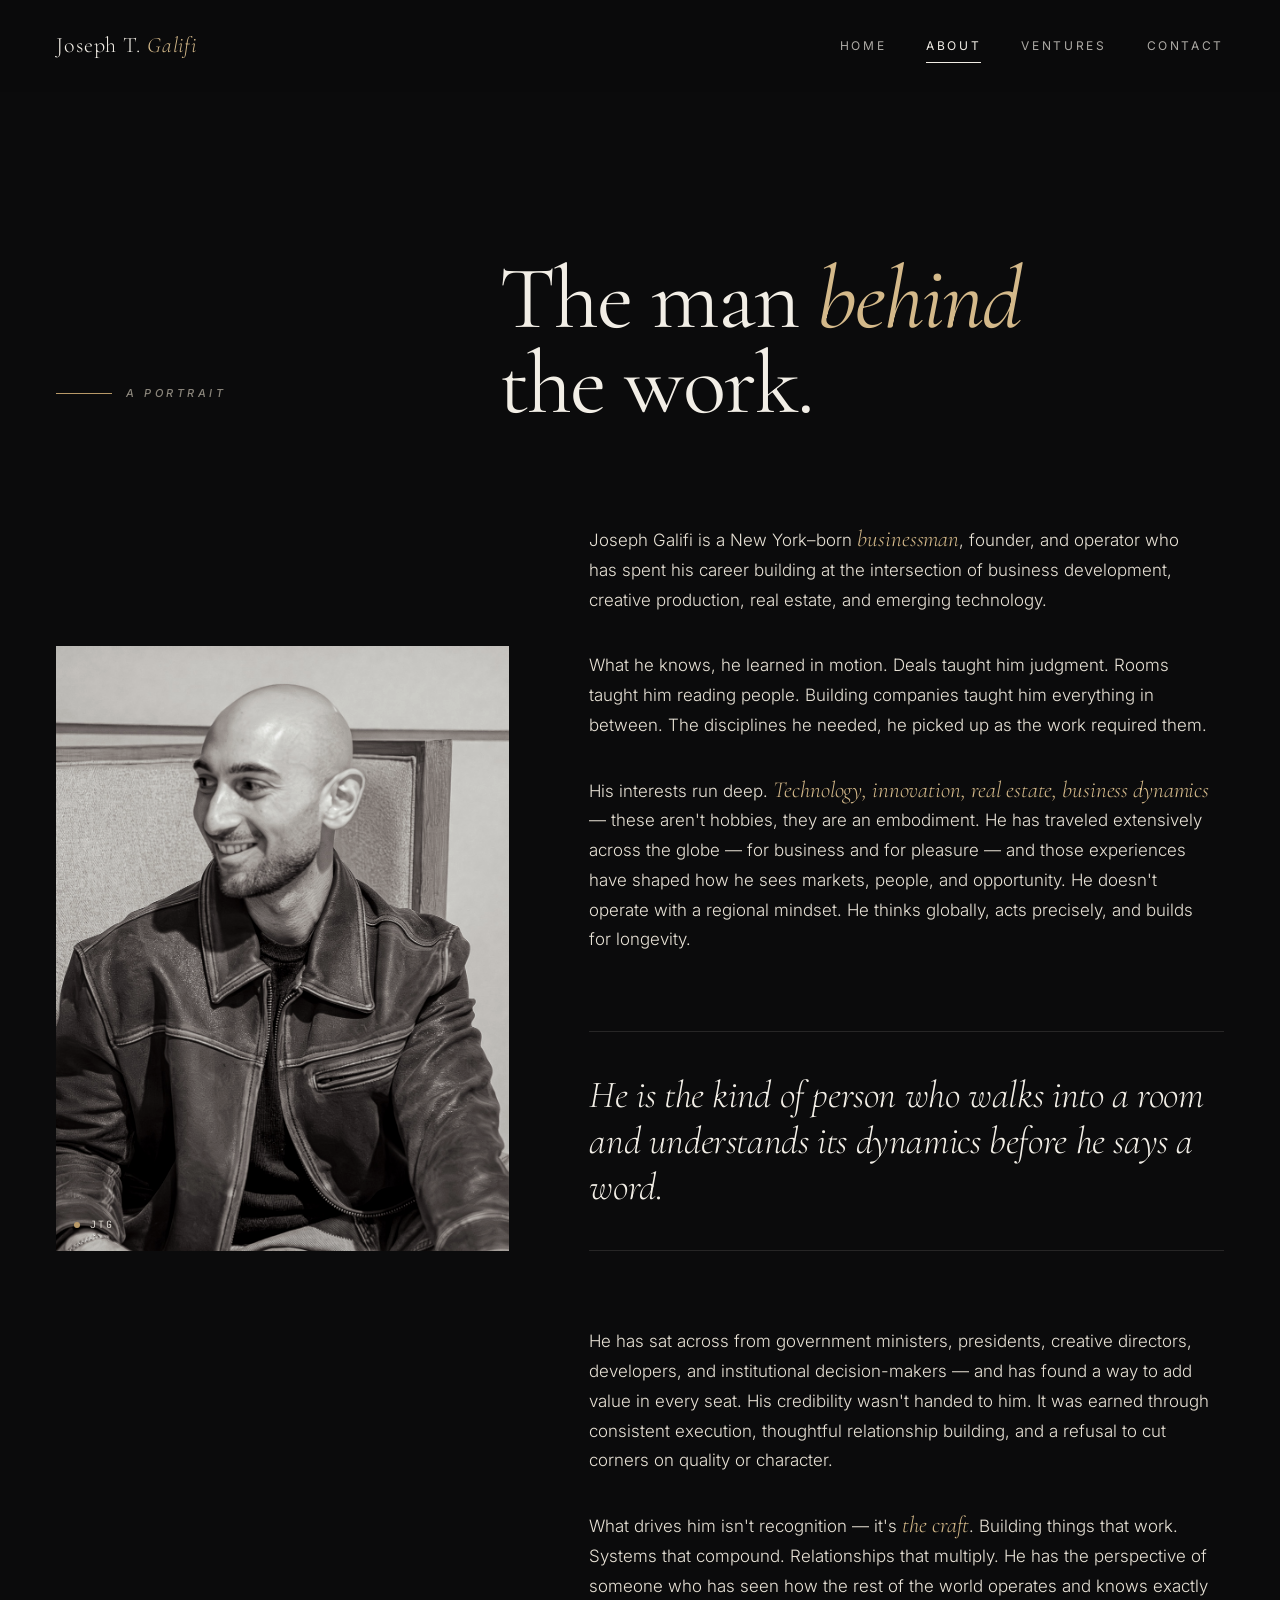
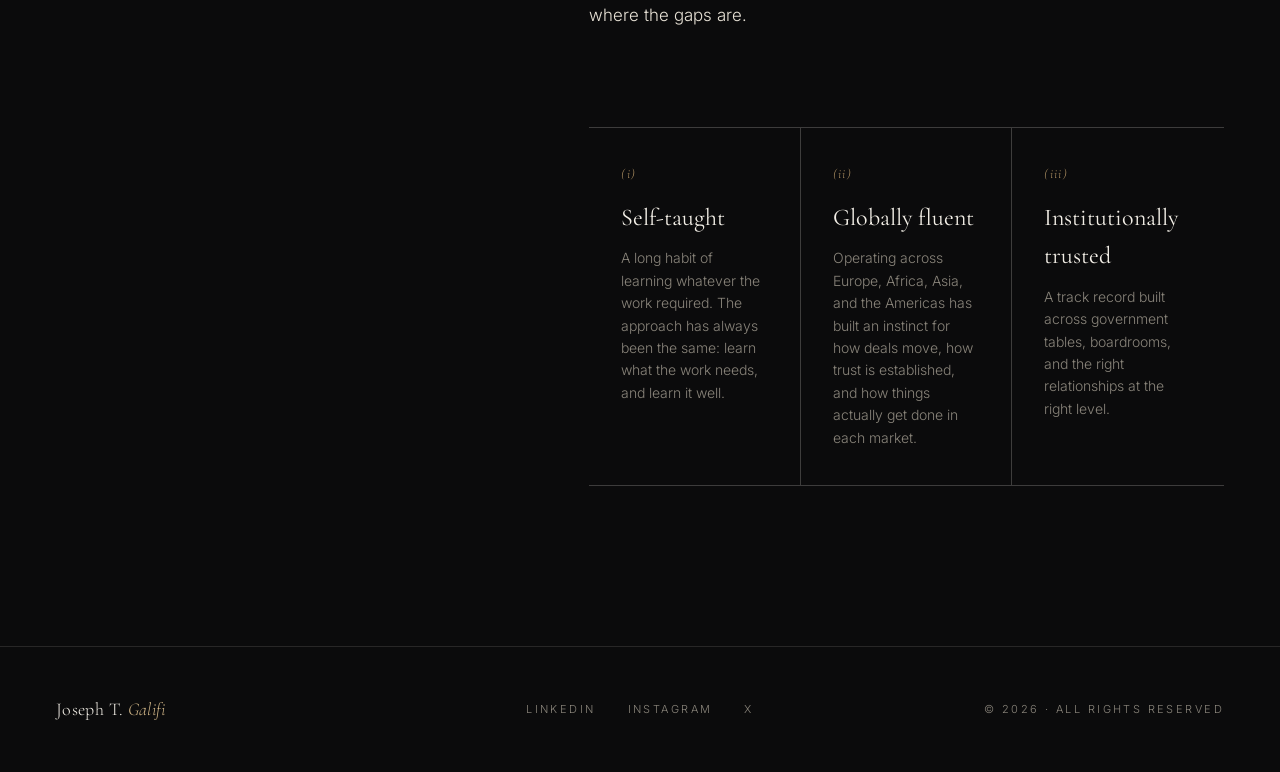
==== commit 2ac22b61: "Add files via upload" ====
--- a/about.html
+++ b/about.html
@@ -10,7 +10,7 @@
   <link rel="preconnect" href="https://fonts.gstatic.com" crossorigin>
   <link href="https://fonts.googleapis.com/css2?family=Cormorant+Garamond:ital,wght@0,300;0,400;0,500;0,600;1,300;1,400;1,500&family=Inter:wght@200;300;400;500;600&family=JetBrains+Mono:wght@300;400&display=swap" rel="stylesheet">
 
-  <link rel="stylesheet" href="styles.css?v=28">
+  <link rel="stylesheet" href="styles.css?v=30">
 </head>
 <body>
   <nav class="nav">
@@ -41,7 +41,7 @@
         <div class="about-photo">
           <div class="frame">
             <img src="assets/joseph-about.png" alt="Joseph T. Galifi" class="portrait-img">
-            <div class="caption"><span class="dot"></span>JTG · Field Note</div>
+            <div class="caption"><span class="dot"></span>JTG</div>
           </div>
         </div>
 
--- a/styles.css
+++ b/styles.css
@@ -587,8 +587,6 @@
 /* ===== VENTURES — THE COMPANIES (3D card table) ===== */
 .vtable {
   margin: 72px 0 56px;
-  perspective: 2200px;
-  perspective-origin: 50% 22%;
 }
 .vtable-head {
   display: flex;
@@ -621,7 +619,6 @@
   display: grid;
   grid-template-columns: repeat(4, 1fr);
   gap: 22px;
-  transform-style: preserve-3d;
 }
 .vtable-card {
   display: flex;
@@ -632,15 +629,12 @@
   border-radius: 4px;
   position: relative;
   overflow: hidden;
-  transform: rotateX(14deg) translateZ(0);
-  transform-origin: center 90%;
-  transform-style: preserve-3d;
   box-shadow:
-    0 50px 70px -30px rgba(0, 0, 0, 0.85),
-    0 18px 30px -18px rgba(0, 0, 0, 0.7),
+    0 24px 40px -28px rgba(0, 0, 0, 0.7),
     inset 0 1px 0 rgba(242, 238, 230, 0.06);
-  transition: transform 0.7s var(--ease), box-shadow 0.7s var(--ease), border-color 0.7s var(--ease);
+  transition: transform 0.45s var(--ease), box-shadow 0.45s var(--ease), border-color 0.45s var(--ease);
   cursor: pointer;
+  text-decoration: none;
 }
 .vtable-card::after {
   /* table sheen */
@@ -651,11 +645,10 @@
   pointer-events: none;
 }
 .vtable-card:hover {
-  transform: rotateX(2deg) translateY(-14px) translateZ(40px);
+  transform: translateY(-8px);
   border-color: rgba(184, 153, 104, 0.5);
   box-shadow:
-    0 80px 110px -36px rgba(0, 0, 0, 0.9),
-    0 30px 50px -20px rgba(0, 0, 0, 0.75),
+    0 40px 60px -30px rgba(0, 0, 0, 0.85),
     inset 0 1px 0 rgba(242, 238, 230, 0.1);
 }
 
@@ -793,7 +786,6 @@
   .vintro-title { font-size: 48px; margin-bottom: 40px; }
   .vintro-lead { grid-template-columns: 1fr; gap: 24px; }
   .vtable {
-    perspective: none;
     margin-top: 40px;
   }
   .vtable-head { margin-bottom: 40px; flex-wrap: wrap; }
@@ -1049,6 +1041,16 @@
 .contact-submit:hover span { color: var(--ink); }
 .contact-submit.sent { border-color: var(--brass); color: var(--brass); }
 .contact-submit.sent::before { background: transparent; }
+.contact-submit:disabled { opacity: 0.55; cursor: progress; }
+.contact-error {
+  margin-top: 18px;
+  font-family: var(--mono);
+  font-size: 11px;
+  letter-spacing: 0.06em;
+  line-height: 1.6;
+  color: #d98b7a;
+  max-width: 440px;
+}
 
 .contact-side {
   display: flex; flex-direction: column; gap: 48px;
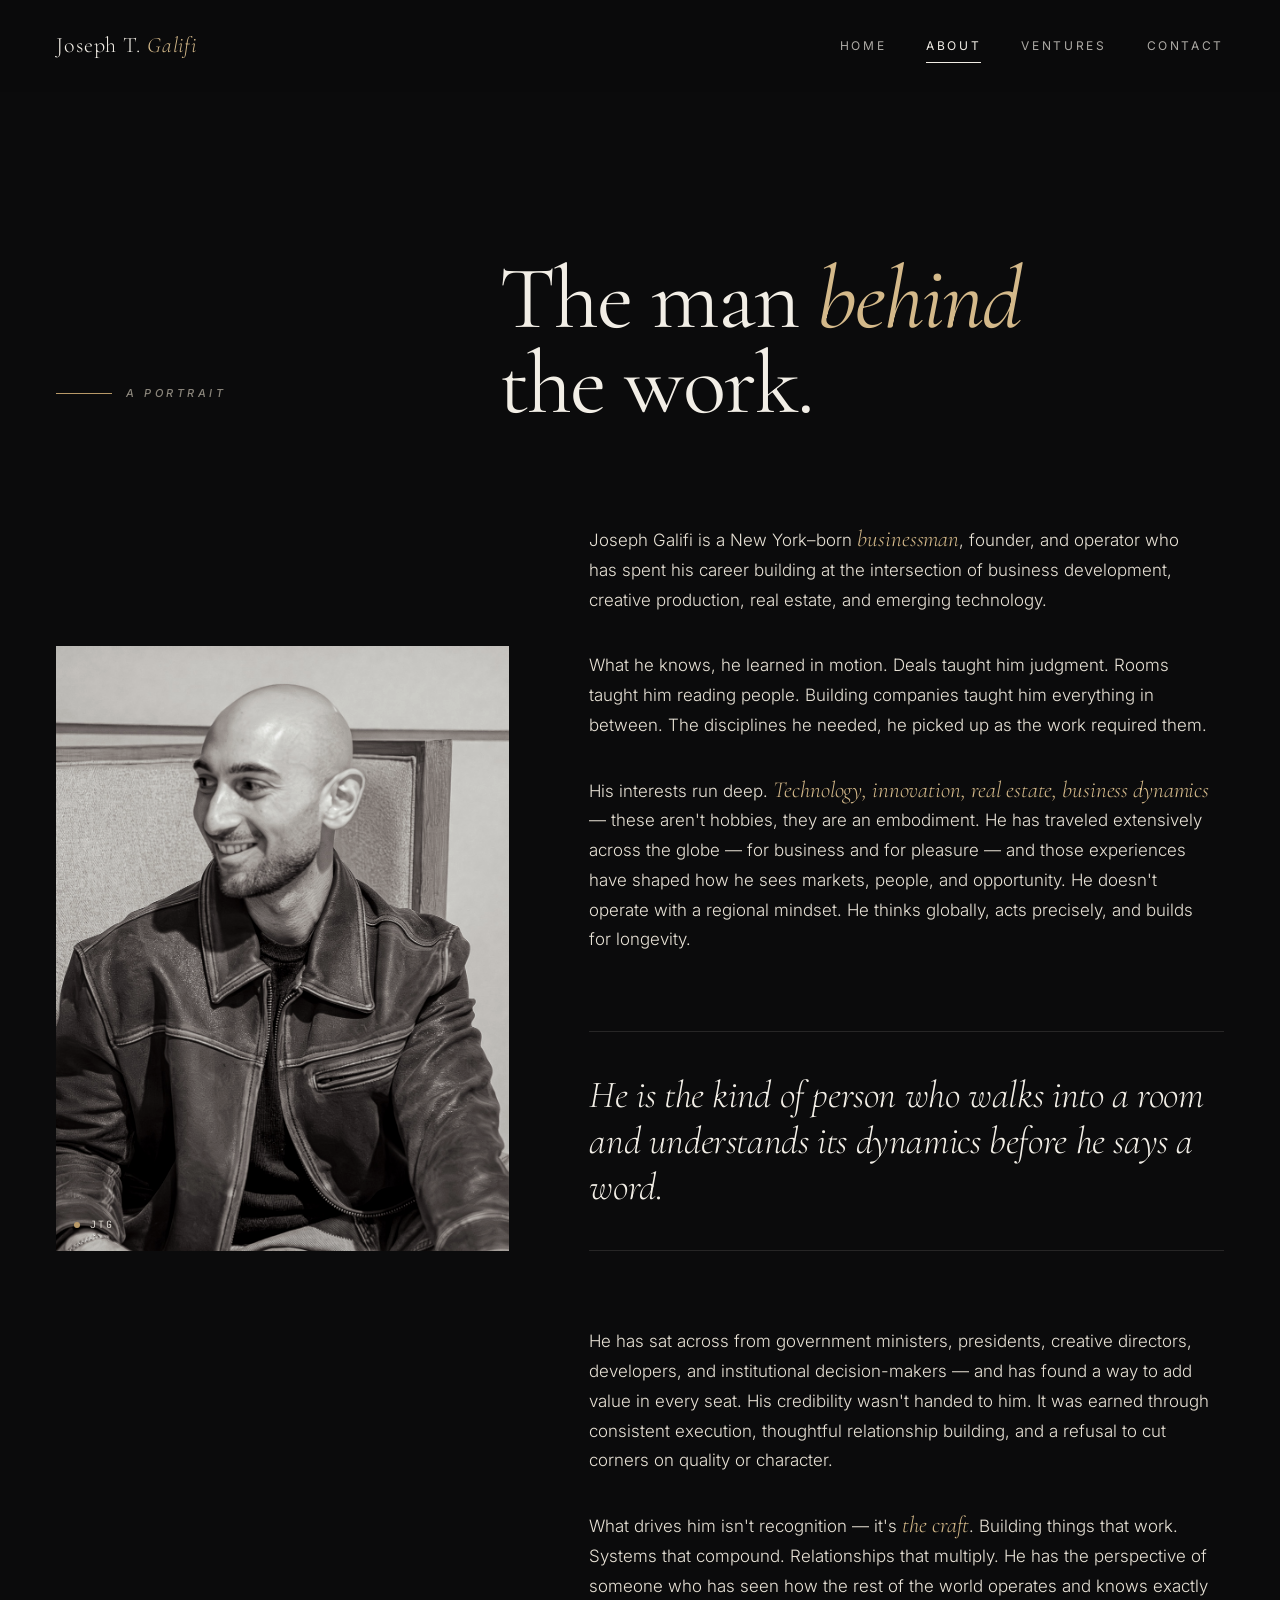
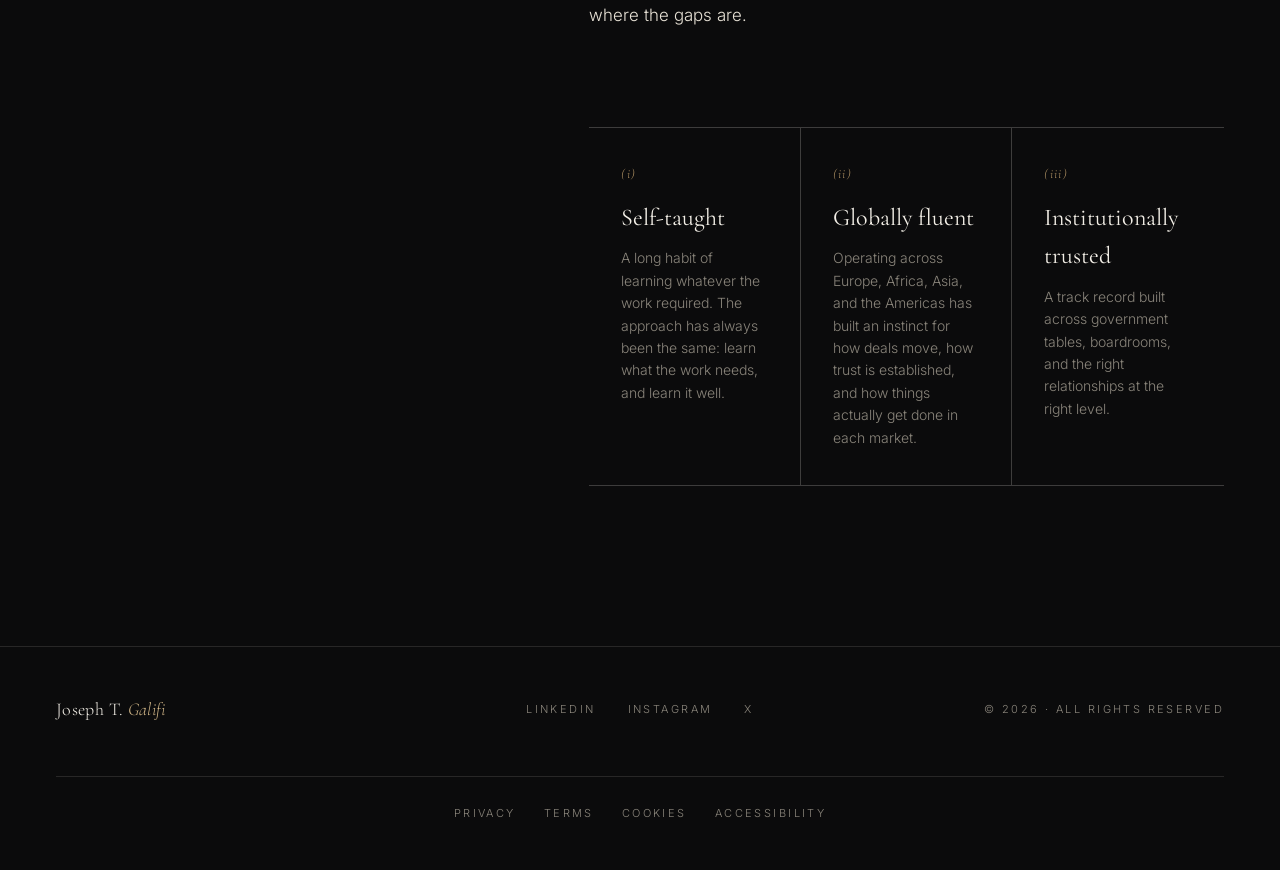
==== commit 6100f712: "Add files via upload" ====
--- a/about.html
+++ b/about.html
@@ -10,7 +10,7 @@
   <link rel="preconnect" href="https://fonts.gstatic.com" crossorigin>
   <link href="https://fonts.googleapis.com/css2?family=Cormorant+Garamond:ital,wght@0,300;0,400;0,500;0,600;1,300;1,400;1,500&family=Inter:wght@200;300;400;500;600&family=JetBrains+Mono:wght@300;400&display=swap" rel="stylesheet">
 
-  <link rel="stylesheet" href="styles.css?v=30">
+  <link rel="stylesheet" href="styles.css?v=31">
 </head>
 <body>
   <nav class="nav">
@@ -95,11 +95,17 @@
   <footer class="footer">
     <a class="footer-mark" href="index.html">Joseph T. <span>Galifi</span></a>
     <div class="footer-social">
-      <a href="#" aria-label="LinkedIn">LinkedIn</a>
-      <a href="#" aria-label="Instagram">Instagram</a>
-      <a href="#" aria-label="X">X</a>
+      <a href="https://www.linkedin.com/in/joseph-galifi" target="_blank" rel="noopener noreferrer" aria-label="LinkedIn">LinkedIn</a>
+      <a href="https://www.instagram.com/josephgalifi/" target="_blank" rel="noopener noreferrer" aria-label="Instagram">Instagram</a>
+      <a href="https://x.com/joegalifi" target="_blank" rel="noopener noreferrer" aria-label="X">X</a>
     </div>
     <div class="footer-copyright">© 2026 · All Rights Reserved</div>
+    <div class="footer-legal">
+      <a href="privacy.html">Privacy</a>
+      <a href="terms.html">Terms</a>
+      <a href="cookies.html">Cookies</a>
+      <a href="accessibility.html">Accessibility</a>
+    </div>
   </footer>
 
   <script src="app.js"></script>
--- a/styles.css
+++ b/styles.css
@@ -1108,6 +1108,74 @@
 }
 .footer-social a:hover { color: var(--brass-soft); }
 .footer-copyright { text-align: right; }
+.footer-legal {
+  grid-column: 1 / -1;
+  display: flex;
+  flex-wrap: wrap;
+  gap: 28px;
+  justify-content: center;
+  margin-top: 28px;
+  padding-top: 28px;
+  border-top: 1px solid var(--hairline);
+}
+.footer-legal a {
+  font-size: 11px;
+  letter-spacing: 0.22em;
+  text-transform: uppercase;
+  color: var(--muted);
+  transition: color 0.3s var(--ease);
+}
+.footer-legal a:hover { color: var(--brass-soft); }
+
+/* ===== LEGAL / PROSE PAGES ===== */
+.legal {
+  max-width: 820px;
+  margin: 0 auto;
+  padding: 0 0 40px;
+}
+.legal-updated {
+  font-family: var(--mono);
+  font-size: 11px;
+  letter-spacing: 0.18em;
+  text-transform: uppercase;
+  color: var(--brass);
+  margin-bottom: 56px;
+}
+.legal-intro {
+  font-family: var(--serif);
+  font-size: clamp(20px, 2vw, 26px);
+  font-style: italic;
+  line-height: 1.5;
+  color: var(--ivory-soft);
+  margin-bottom: 56px;
+  padding-bottom: 56px;
+  border-bottom: 1px solid var(--hairline);
+}
+.legal-block { margin-bottom: 40px; }
+.legal-block h3 {
+  font-family: var(--serif);
+  font-weight: 400;
+  font-size: clamp(24px, 2.4vw, 32px);
+  letter-spacing: -0.01em;
+  color: var(--ivory);
+  margin-bottom: 16px;
+}
+.legal-block p {
+  font-size: 16px;
+  line-height: 1.8;
+  color: var(--ivory-soft);
+  font-weight: 300;
+  max-width: 720px;
+}
+.legal-block p a {
+  color: var(--brass-soft);
+  background: linear-gradient(currentColor, currentColor) bottom left / 0 1px no-repeat;
+  transition: background-size 0.4s var(--ease);
+}
+.legal-block p a:hover { background-size: 100% 1px; }
+@media (max-width: 980px) {
+  .legal { padding-left: 0; padding-right: 0; }
+}
 
 /* ===== REVEAL ANIMS ===== */
 .reveal {
